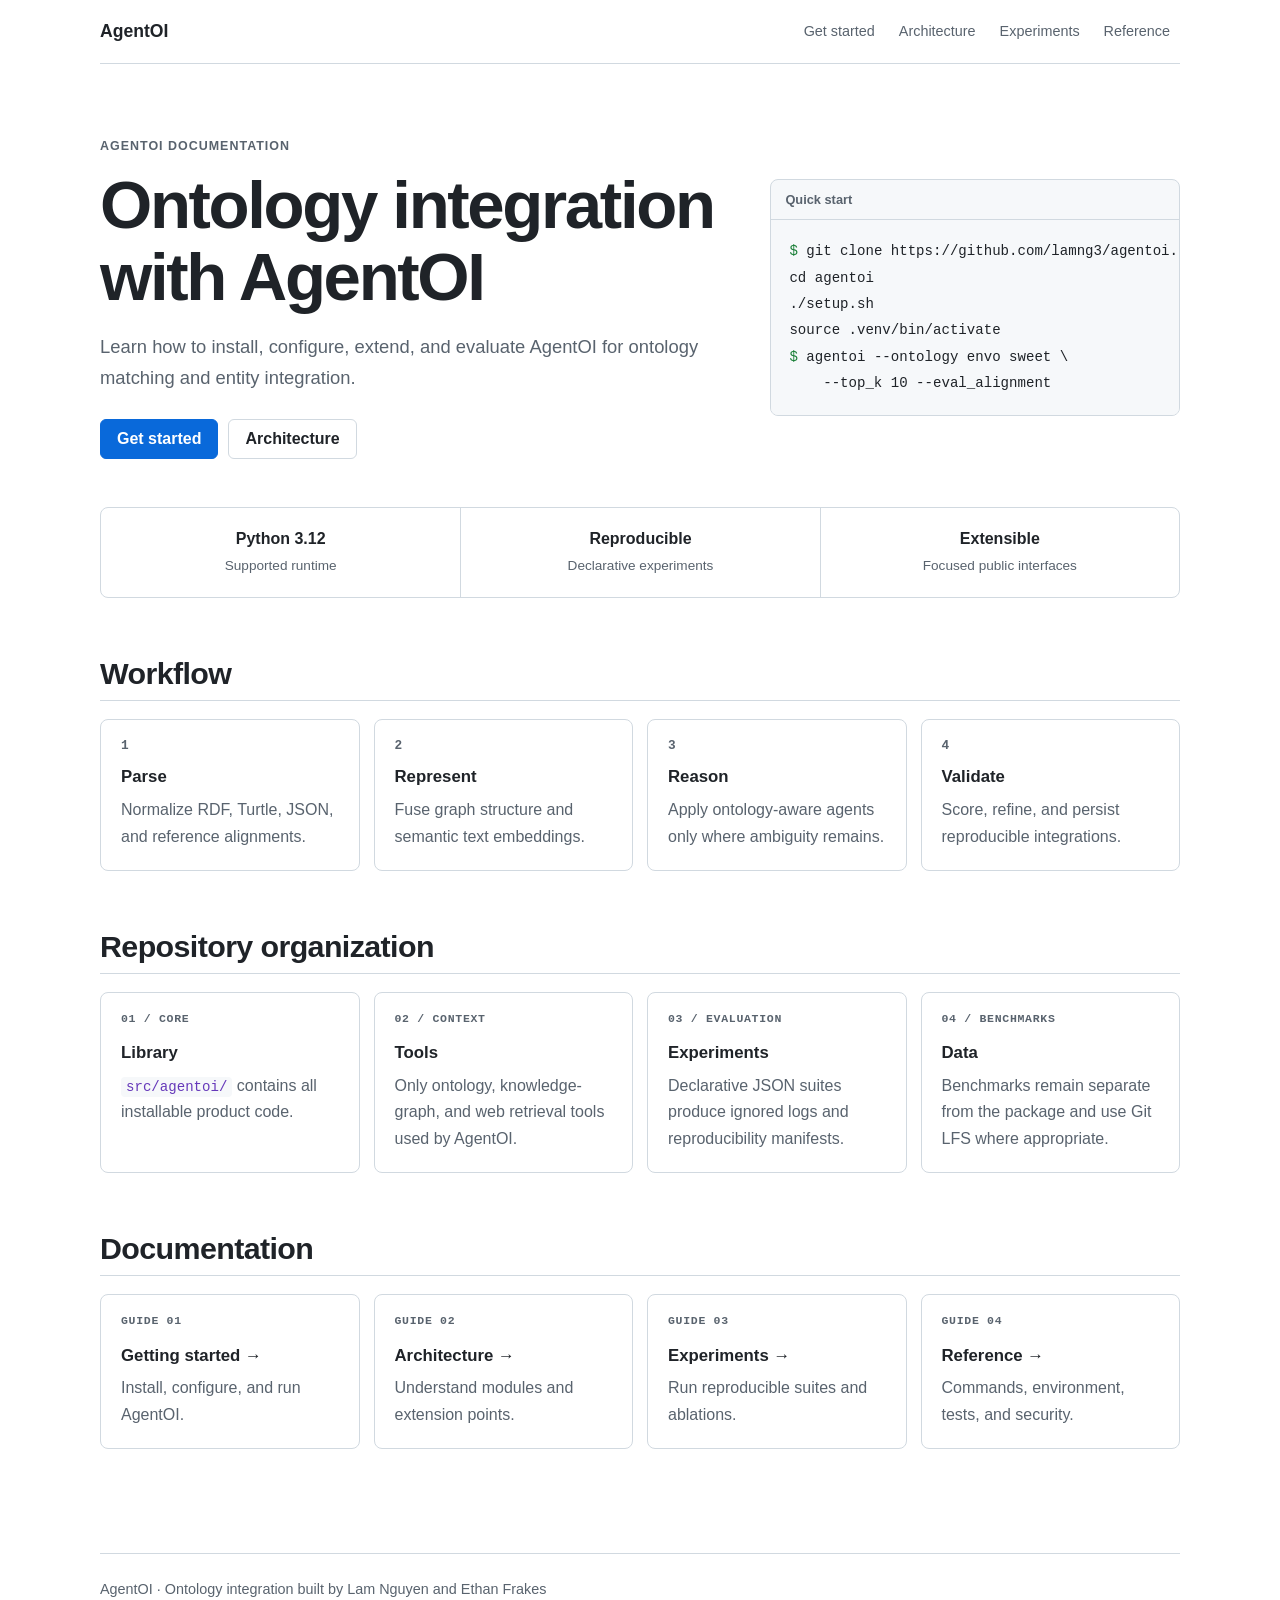
==== index.html @ 102eac0d "Initial AgentOI codebase Co-authored-by: Ethan Frakes <ethan@ethanfrakes.com>" ====
<!doctype html>
<html lang="en">
<head>
  <meta charset="utf-8">
  <meta name="viewport" content="width=device-width, initial-scale=1">
  <title>AgentOI Documentation</title>
  <link rel="stylesheet" href="styles.css">
</head>
<body>
  <header>
    <a href="index.html"><strong>AgentOI</strong></a>
    <nav>
      <a href="getting-started.html">Get started</a>
      <a href="architecture.html">Architecture</a>
      <a href="experiments.html">Experiments</a>
      <a href="reference.html">Reference</a>
    </nav>
  </header>
  <main class="hero">
    <section class="hero-layout">
      <div>
        <p class="eyebrow">AgentOI documentation</p>
        <h1>Ontology integration with AgentOI</h1>
        <p class="lede">
          Learn how to install, configure, extend, and evaluate AgentOI for
          ontology matching and entity integration.
        </p>
        <div class="actions">
          <a class="button" href="getting-started.html">Get started</a>
          <a class="button secondary" href="architecture.html">Architecture</a>
        </div>
      </div>
      <div class="terminal" aria-label="AgentOI installation commands">
        <pre><code><span class="prompt">$</span> git clone https://github.com/lamng3/agentoi.git
cd agentoi
./setup.sh
source .venv/bin/activate
<span class="prompt">$</span> agentoi --ontology envo sweet \
    --top_k 10 --eval_alignment</code></pre>
      </div>
    </section>

    <div class="stats" aria-label="Project requirements">
      <div class="stat"><strong>Python 3.12</strong><span>Supported runtime</span></div>
      <div class="stat"><strong>Reproducible</strong><span>Declarative experiments</span></div>
      <div class="stat"><strong>Extensible</strong><span>Focused public interfaces</span></div>
    </div>

    <h2>Workflow</h2>
    <div class="flow">
      <section class="card"><h3>Parse</h3><p>Normalize RDF, Turtle, JSON, and reference alignments.</p></section>
      <section class="card"><h3>Represent</h3><p>Fuse graph structure and semantic text embeddings.</p></section>
      <section class="card"><h3>Reason</h3><p>Apply ontology-aware agents only where ambiguity remains.</p></section>
      <section class="card"><h3>Validate</h3><p>Score, refine, and persist reproducible integrations.</p></section>
    </div>

    <h2>Repository organization</h2>
    <div class="grid">
      <section class="card">
        <span class="number">01 / CORE</span>
        <h3>Library</h3>
        <p><code>src/agentoi/</code> contains all installable product code.</p>
      </section>
      <section class="card">
        <span class="number">02 / CONTEXT</span>
        <h3>Tools</h3>
        <p>Only ontology, knowledge-graph, and web retrieval tools used by AgentOI.</p>
      </section>
      <section class="card">
        <span class="number">03 / EVALUATION</span>
        <h3>Experiments</h3>
        <p>Declarative JSON suites produce ignored logs and reproducibility manifests.</p>
      </section>
      <section class="card">
        <span class="number">04 / BENCHMARKS</span>
        <h3>Data</h3>
        <p>Benchmarks remain separate from the package and use Git LFS where appropriate.</p>
      </section>
    </div>

    <h2>Documentation</h2>
    <div class="grid">
      <a class="card" href="getting-started.html"><span class="number">GUIDE 01</span><h3>Getting started →</h3><p>Install, configure, and run AgentOI.</p></a>
      <a class="card" href="architecture.html"><span class="number">GUIDE 02</span><h3>Architecture →</h3><p>Understand modules and extension points.</p></a>
      <a class="card" href="experiments.html"><span class="number">GUIDE 03</span><h3>Experiments →</h3><p>Run reproducible suites and ablations.</p></a>
      <a class="card" href="reference.html"><span class="number">GUIDE 04</span><h3>Reference →</h3><p>Commands, environment, tests, and security.</p></a>
    </div>
  </main>
  <footer>AgentOI · Ontology integration built by Lam Nguyen and Ethan Frakes</footer>
</body>
</html>
---- styles.css ----
:root {
  color-scheme: light;
  --text: #1f2328;
  --muted: #59636e;
  --background: #ffffff;
  --surface: #f6f8fa;
  --border: #d1d9e0;
  --accent: #0969da;
  --accent-dark: #0550ae;
}

* {
  box-sizing: border-box;
}

html {
  scroll-behavior: smooth;
}

body {
  margin: 0;
  color: var(--text);
  background: var(--background);
  font: 16px/1.65 -apple-system, BlinkMacSystemFont, "Segoe UI", Helvetica, Arial, sans-serif;
}

header,
main,
footer {
  width: min(1080px, calc(100% - 40px));
  margin-inline: auto;
}

header {
  position: sticky;
  top: 0;
  z-index: 10;
  display: flex;
  align-items: center;
  justify-content: space-between;
  min-height: 64px;
  gap: 24px;
  border-bottom: 1px solid var(--border);
  background: rgba(255, 255, 255, 0.96);
}

header > a:first-child,
header > strong {
  color: var(--text);
  font-size: 1.1rem;
  font-weight: 650;
}

nav {
  display: flex;
  flex-wrap: wrap;
  gap: 4px;
}

nav a {
  padding: 8px 10px;
  color: var(--muted);
  border-radius: 6px;
  font-size: 0.9rem;
}

nav a:hover,
nav a.active {
  color: var(--text);
  background: var(--surface);
}

a {
  color: var(--accent);
  text-decoration: none;
}

a:hover {
  color: var(--accent-dark);
  text-decoration: underline;
}

a:focus-visible {
  outline: 2px solid var(--accent);
  outline-offset: 2px;
}

main {
  min-height: calc(100vh - 180px);
  padding: 64px 0;
}

.hero {
  padding-top: 72px;
}

.hero-layout {
  display: grid;
  grid-template-columns: minmax(0, 1.2fr) minmax(320px, 0.8fr);
  align-items: center;
  gap: 56px;
}

.eyebrow {
  margin: 0 0 12px;
  color: var(--muted);
  font-size: 0.78rem;
  font-weight: 650;
  letter-spacing: 0.08em;
  text-transform: uppercase;
}

h1 {
  max-width: 820px;
  margin: 0 0 18px;
  color: var(--text);
  font-size: clamp(2.4rem, 6vw, 4.2rem);
  font-weight: 650;
  line-height: 1.08;
  letter-spacing: -0.035em;
}

main:not(.hero) h1 {
  font-size: clamp(2.3rem, 5vw, 3.5rem);
}

h2 {
  margin: 56px 0 18px;
  padding-bottom: 8px;
  border-bottom: 1px solid var(--border);
  font-size: clamp(1.45rem, 3vw, 1.9rem);
  font-weight: 600;
  line-height: 1.25;
  letter-spacing: -0.02em;
}

h3 {
  margin: 0 0 8px;
  font-size: 1.05rem;
  line-height: 1.35;
}

p,
li {
  color: var(--text);
}

.lede {
  max-width: 720px;
  margin-bottom: 24px;
  color: var(--muted);
  font-size: 1.15rem;
}

.actions {
  display: flex;
  flex-wrap: wrap;
  gap: 10px;
  margin-top: 26px;
}

.button {
  display: inline-flex;
  align-items: center;
  min-height: 40px;
  padding: 0 16px;
  color: #ffffff;
  border: 1px solid var(--accent);
  border-radius: 6px;
  background: var(--accent);
  font-weight: 600;
}

.button:hover {
  color: #ffffff;
  background: var(--accent-dark);
  text-decoration: none;
}

.button.secondary {
  color: var(--text);
  border-color: var(--border);
  background: var(--background);
}

.button.secondary:hover {
  color: var(--text);
  background: var(--surface);
}

.terminal {
  border: 1px solid var(--border);
  border-radius: 8px;
  background: var(--surface);
  overflow: hidden;
}

.terminal::before {
  display: block;
  padding: 9px 14px;
  color: var(--muted);
  border-bottom: 1px solid var(--border);
  content: "Quick start";
  font-size: 0.8rem;
  font-weight: 600;
}

.terminal pre {
  margin: 0;
  border: 0;
  border-radius: 0;
}

.prompt {
  color: #1a7f37;
}

.stats {
  display: grid;
  grid-template-columns: repeat(3, 1fr);
  margin-top: 48px;
  border: 1px solid var(--border);
  border-radius: 8px;
}

.stat {
  padding: 18px;
  text-align: center;
}

.stat + .stat {
  border-left: 1px solid var(--border);
}

.stat strong {
  display: block;
  font-size: 1rem;
}

.stat span {
  color: var(--muted);
  font-size: 0.85rem;
}

.grid,
.flow {
  display: grid;
  grid-template-columns: repeat(auto-fit, minmax(220px, 1fr));
  gap: 14px;
}

.flow {
  grid-template-columns: repeat(4, 1fr);
  counter-reset: flow;
}

.card {
  padding: 20px;
  color: inherit;
  border: 1px solid var(--border);
  border-radius: 8px;
  background: var(--background);
}

a.card:hover {
  color: inherit;
  border-color: #8c959f;
  background: var(--surface);
  text-decoration: none;
}

.card p {
  margin: 0;
  color: var(--muted);
}

.card .number {
  display: block;
  margin-bottom: 18px;
  color: var(--muted);
  font: 600 0.72rem/1 ui-monospace, SFMono-Regular, Consolas, monospace;
  letter-spacing: 0.06em;
}

.flow .card {
  counter-increment: flow;
}

.flow .card::before {
  display: block;
  margin-bottom: 14px;
  color: var(--muted);
  content: counter(flow);
  font: 600 0.8rem/1 ui-monospace, SFMono-Regular, Consolas, monospace;
}

code {
  padding: 2px 5px;
  color: #6639ba;
  background: var(--surface);
  border-radius: 4px;
  font-family: ui-monospace, SFMono-Regular, Consolas, monospace;
  font-size: 0.88em;
}

pre {
  overflow-x: auto;
  padding: 18px;
  color: var(--text);
  border: 1px solid var(--border);
  border-radius: 8px;
  background: var(--surface);
}

pre code {
  padding: 0;
  color: inherit;
  background: transparent;
}

table {
  display: block;
  width: 100%;
  overflow-x: auto;
  border: 1px solid var(--border);
  border-radius: 8px;
  border-spacing: 0;
}

tbody {
  display: table;
  width: 100%;
  border-collapse: collapse;
}

th,
td {
  padding: 12px 14px;
  border-bottom: 1px solid var(--border);
  text-align: left;
  vertical-align: top;
}

tr:last-child th,
tr:last-child td {
  border-bottom: 0;
}

th {
  background: var(--surface);
  font-weight: 600;
}

.note {
  padding: 14px 16px;
  border: 1px solid #b6d4fe;
  border-left: 4px solid var(--accent);
  border-radius: 6px;
  background: #f0f6ff;
}

footer {
  margin-top: 40px;
  padding: 24px 0 36px;
  color: var(--muted);
  border-top: 1px solid var(--border);
  font-size: 0.9rem;
}

@media (max-width: 800px) {
  header {
    position: static;
    align-items: flex-start;
  }

  .hero-layout {
    grid-template-columns: 1fr;
    gap: 36px;
  }

  .flow {
    grid-template-columns: 1fr 1fr;
  }
}

@media (max-width: 560px) {
  header {
    display: block;
  }

  nav {
    margin-top: 8px;
  }

  nav a {
    padding-left: 0;
    margin-right: 10px;
    background: transparent;
  }

  main {
    padding-top: 44px;
  }

  .stats,
  .flow {
    grid-template-columns: 1fr;
  }

  .stat + .stat {
    border-top: 1px solid var(--border);
    border-left: 0;
  }
}
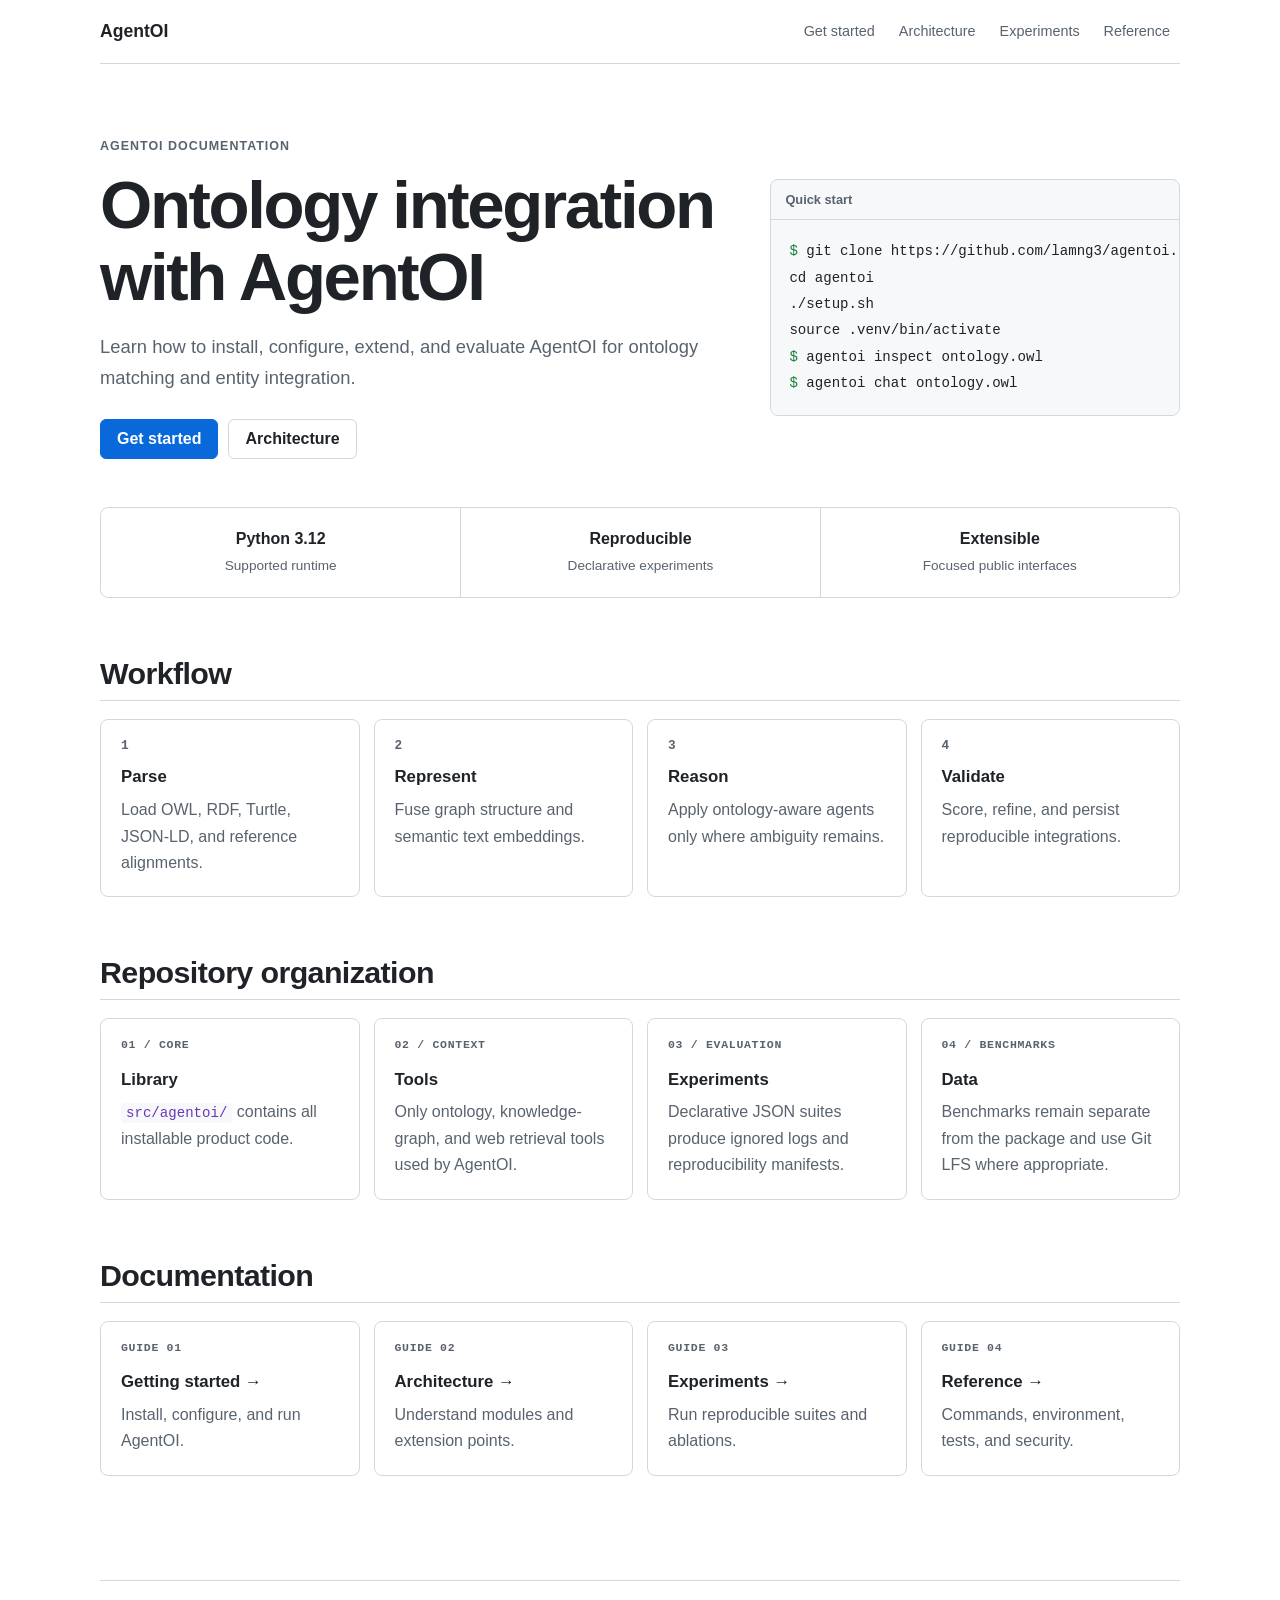
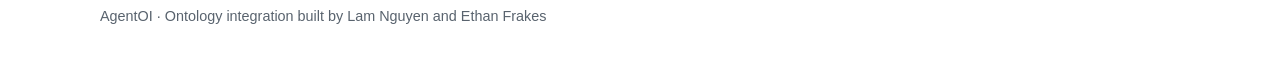
==== commit c53627a9: "Update documentation for the AgentOI CLI Co-authored-by: Cursor <cursoragent@cursor.com>" ====
--- a/index.html
+++ b/index.html
@@ -35,8 +35,8 @@
 cd agentoi
 ./setup.sh
 source .venv/bin/activate
-<span class="prompt">$</span> agentoi --ontology envo sweet \
-    --top_k 10 --eval_alignment</code></pre>
+<span class="prompt">$</span> agentoi inspect ontology.owl
+<span class="prompt">$</span> agentoi chat ontology.owl</code></pre>
       </div>
     </section>
 
@@ -48,7 +48,7 @@
 
     <h2>Workflow</h2>
     <div class="flow">
-      <section class="card"><h3>Parse</h3><p>Normalize RDF, Turtle, JSON, and reference alignments.</p></section>
+      <section class="card"><h3>Parse</h3><p>Load OWL, RDF, Turtle, JSON-LD, and reference alignments.</p></section>
       <section class="card"><h3>Represent</h3><p>Fuse graph structure and semantic text embeddings.</p></section>
       <section class="card"><h3>Reason</h3><p>Apply ontology-aware agents only where ambiguity remains.</p></section>
       <section class="card"><h3>Validate</h3><p>Score, refine, and persist reproducible integrations.</p></section>
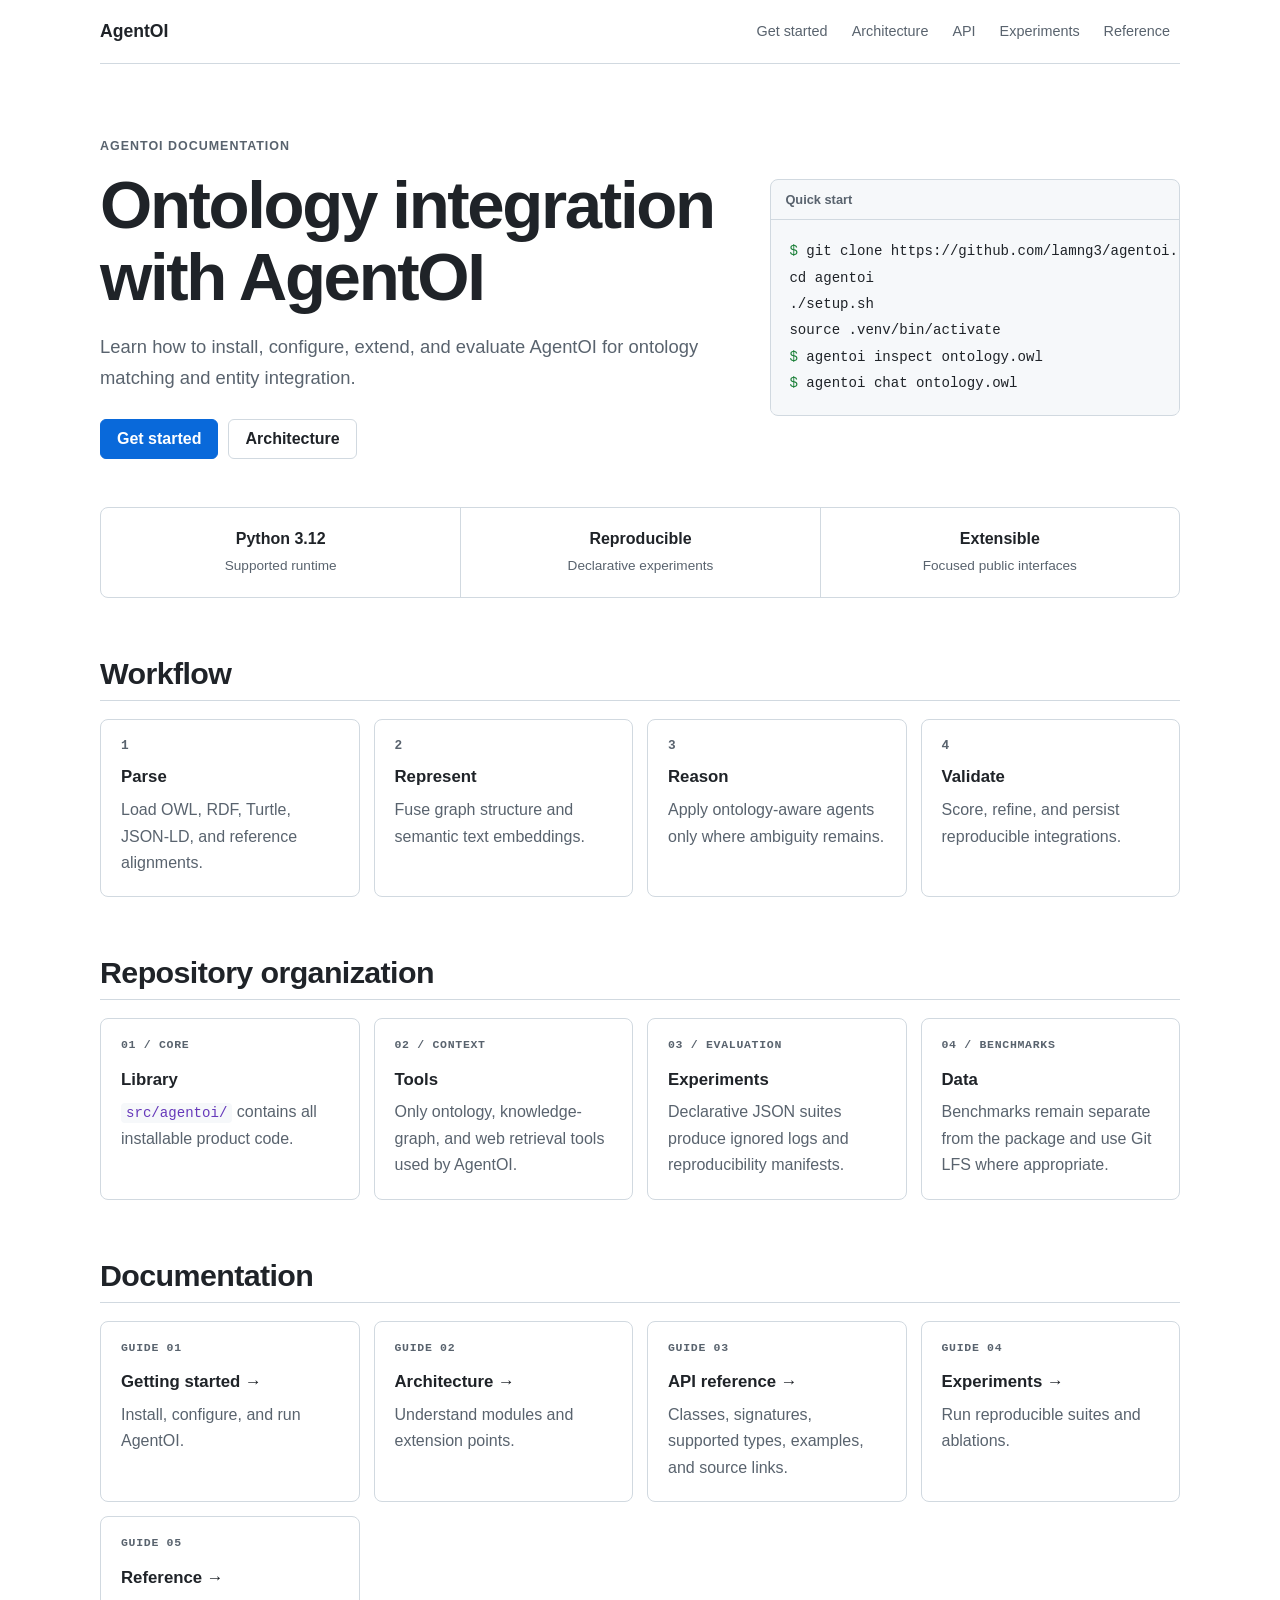
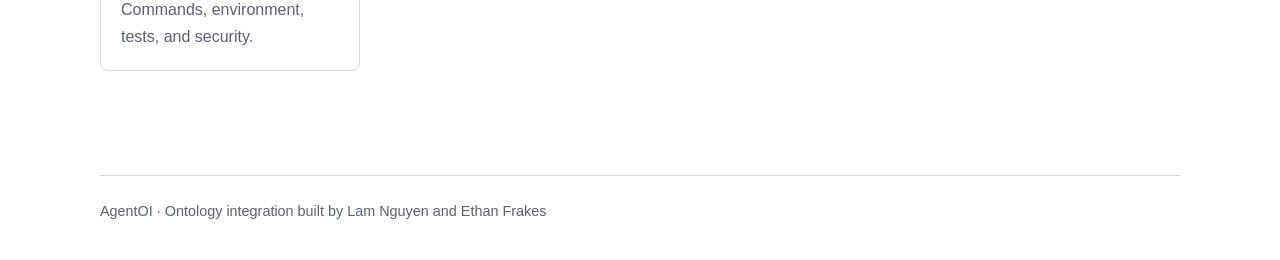
==== commit b0d99446: "Add comprehensive AgentOI API reference Co-authored-by: Cursor <cursoragent@cursor.com>" ====
--- a/index.html
+++ b/index.html
@@ -12,6 +12,7 @@
     <nav>
       <a href="getting-started.html">Get started</a>
       <a href="architecture.html">Architecture</a>
+      <a href="api.html">API</a>
       <a href="experiments.html">Experiments</a>
       <a href="reference.html">Reference</a>
     </nav>
@@ -82,8 +83,9 @@
     <div class="grid">
       <a class="card" href="getting-started.html"><span class="number">GUIDE 01</span><h3>Getting started →</h3><p>Install, configure, and run AgentOI.</p></a>
       <a class="card" href="architecture.html"><span class="number">GUIDE 02</span><h3>Architecture →</h3><p>Understand modules and extension points.</p></a>
-      <a class="card" href="experiments.html"><span class="number">GUIDE 03</span><h3>Experiments →</h3><p>Run reproducible suites and ablations.</p></a>
-      <a class="card" href="reference.html"><span class="number">GUIDE 04</span><h3>Reference →</h3><p>Commands, environment, tests, and security.</p></a>
+      <a class="card" href="api.html"><span class="number">GUIDE 03</span><h3>API reference →</h3><p>Classes, signatures, supported types, examples, and source links.</p></a>
+      <a class="card" href="experiments.html"><span class="number">GUIDE 04</span><h3>Experiments →</h3><p>Run reproducible suites and ablations.</p></a>
+      <a class="card" href="reference.html"><span class="number">GUIDE 05</span><h3>Reference →</h3><p>Commands, environment, tests, and security.</p></a>
     </div>
   </main>
   <footer>AgentOI · Ontology integration built by Lam Nguyen and Ethan Frakes</footer>
--- a/styles.css
+++ b/styles.css
@@ -359,6 +359,54 @@
   background: #f0f6ff;
 }
 
+.api-index {
+  display: flex;
+  flex-wrap: wrap;
+  gap: 8px;
+  padding: 14px;
+  border: 1px solid var(--border);
+  border-radius: 8px;
+  background: var(--surface);
+}
+
+.api-index a {
+  padding: 5px 10px;
+  border: 1px solid var(--border);
+  border-radius: 999px;
+  background: var(--background);
+  font-size: 0.9rem;
+}
+
+.api-section {
+  scroll-margin-top: 80px;
+}
+
+.api-section h2 {
+  margin-top: 64px;
+}
+
+.signature {
+  border-left: 4px solid var(--accent);
+}
+
+.badge {
+  display: inline-block;
+  margin: 0 5px 5px 0;
+  padding: 2px 8px;
+  color: var(--muted);
+  border: 1px solid var(--border);
+  border-radius: 999px;
+  background: var(--surface);
+  font-size: 0.78rem;
+}
+
+.source-link {
+  display: inline-block;
+  margin-right: 14px;
+  font-size: 0.9rem;
+  font-weight: 600;
+}
+
 footer {
   margin-top: 40px;
   padding: 24px 0 36px;
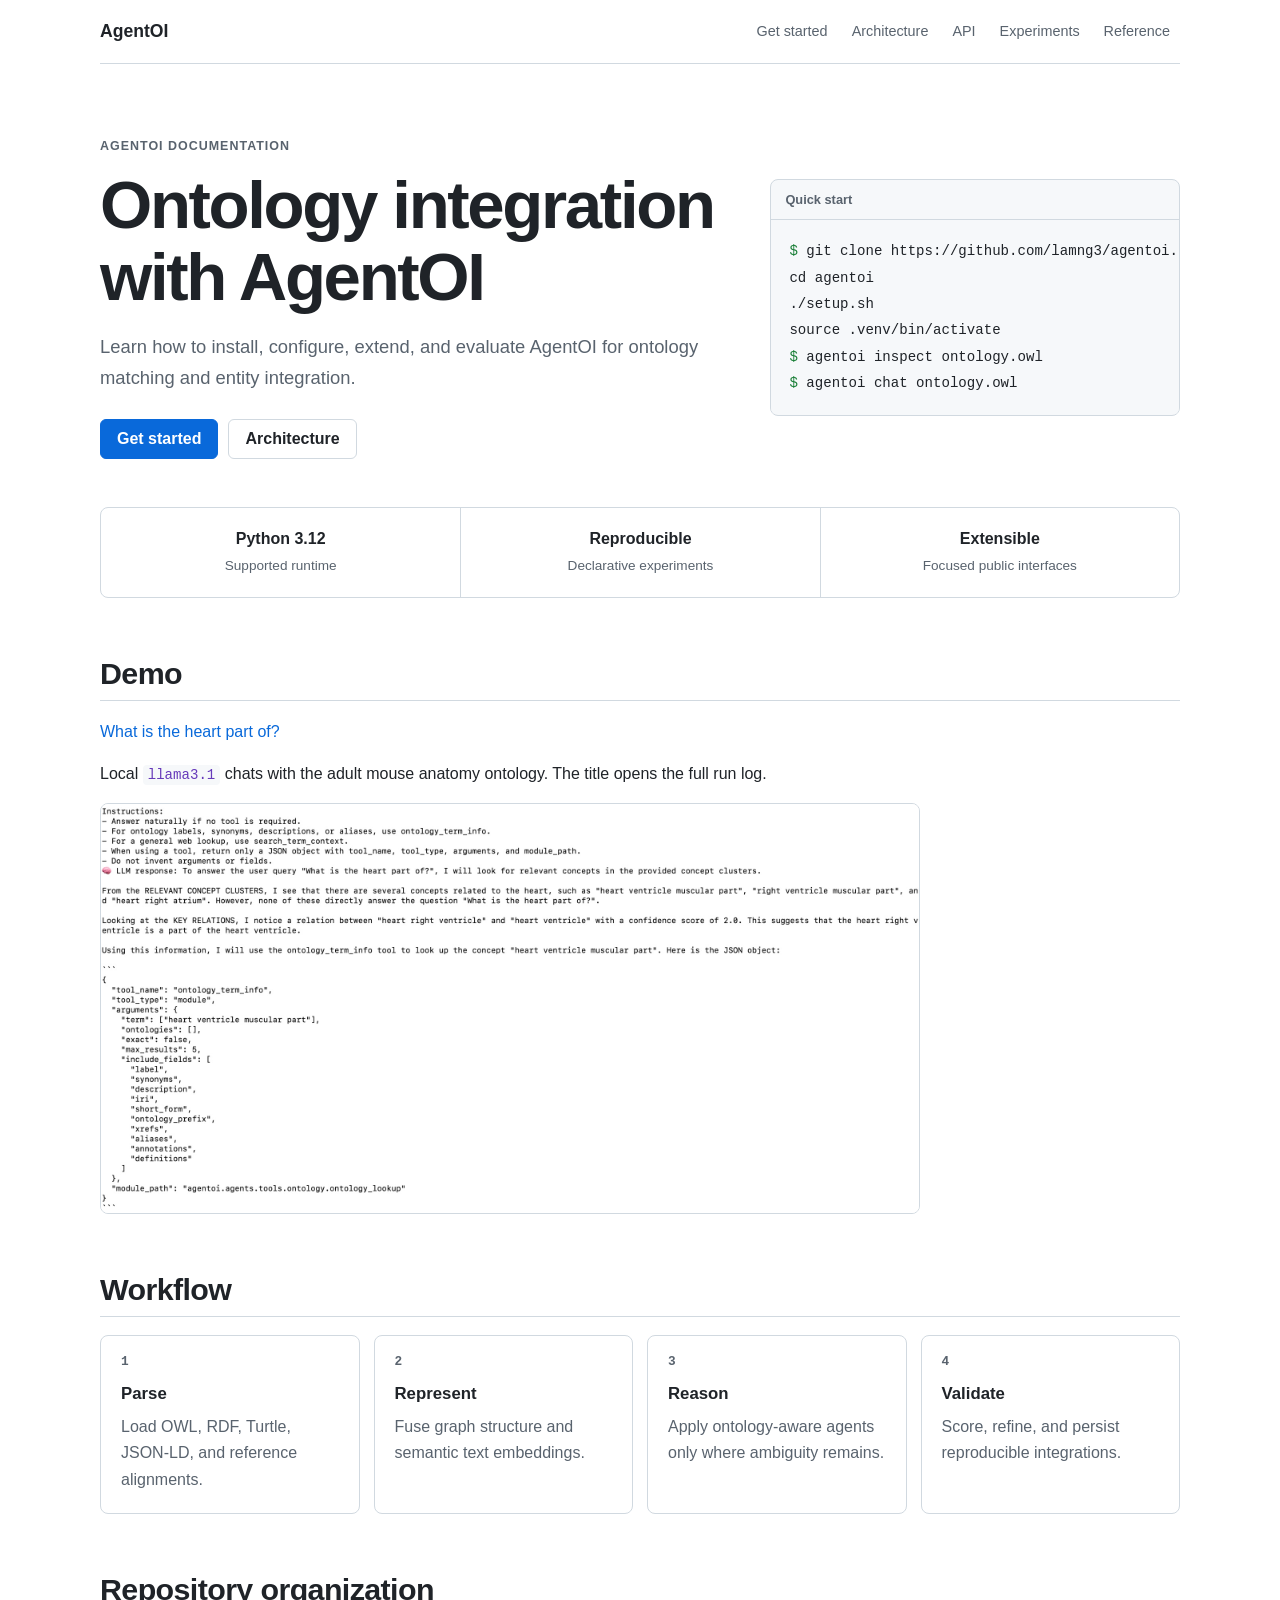
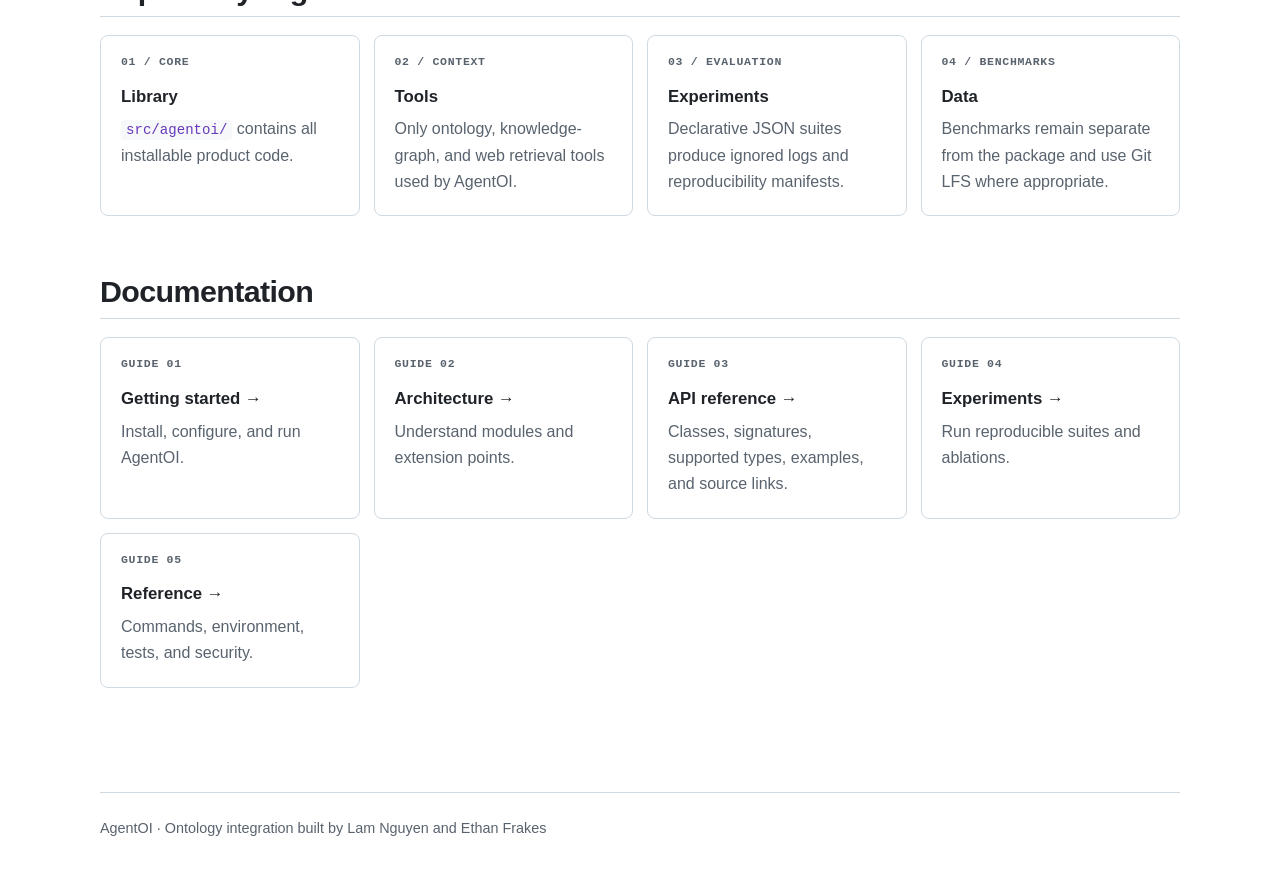
==== commit 74cb7e81: "Add the mouse anatomy chat demo. Co-authored-by: Cursor <cursoragent@cursor.com>" ====
--- a/index.html
+++ b/index.html
@@ -47,6 +47,11 @@
       <div class="stat"><strong>Extensible</strong><span>Focused public interfaces</span></div>
     </div>
 
+    <h2>Demo</h2>
+    <p><a href="chat-log.html">What is the heart part of?</a></p>
+    <p>Local <code>llama3.1</code> chats with the adult mouse anatomy ontology. The title opens the full run log.</p>
+    <a href="chat-log.html"><img class="demo-shot" src="images/chat-demo.jpg" alt="AgentOI chat: llama3.1 chooses an ontology lookup for the heart question"></a>
+
     <h2>Workflow</h2>
     <div class="flow">
       <section class="card"><h3>Parse</h3><p>Load OWL, RDF, Turtle, JSON-LD, and reference alignments.</p></section>
--- a/styles.css
+++ b/styles.css
@@ -359,30 +359,55 @@
   background: #f0f6ff;
 }
 
+.api-layout {
+  display: grid;
+  grid-template-columns: 190px minmax(0, 1fr);
+  align-items: start;
+  gap: 40px;
+  margin-top: 40px;
+}
+
 .api-index {
-  display: flex;
-  flex-wrap: wrap;
-  gap: 8px;
-  padding: 14px;
-  border: 1px solid var(--border);
-  border-radius: 8px;
-  background: var(--surface);
+  position: sticky;
+  top: 88px;
+  padding: 16px;
+  border: 1px solid var(--border);
+  border-radius: 8px;
+  background: var(--surface);
+}
+
+.api-index strong {
+  display: block;
+  margin-bottom: 10px;
+  font-size: 0.82rem;
+  letter-spacing: 0.04em;
+  text-transform: uppercase;
 }
 
 .api-index a {
-  padding: 5px 10px;
-  border: 1px solid var(--border);
-  border-radius: 999px;
+  display: block;
+  padding: 5px 8px;
+  color: var(--muted);
+  border-radius: 5px;
+  font-size: 0.9rem;
+}
+
+.api-index a:hover {
+  color: var(--accent);
   background: var(--background);
-  font-size: 0.9rem;
+  text-decoration: none;
+}
+
+.api-content {
+  min-width: 0;
 }
 
 .api-section {
   scroll-margin-top: 80px;
 }
 
-.api-section h2 {
-  margin-top: 64px;
+.api-content > .api-section:first-child h2 {
+  margin-top: 0;
 }
 
 .signature {
@@ -407,6 +432,35 @@
   font-weight: 600;
 }
 
+.diagram {
+  overflow-x: auto;
+  padding: 24px;
+  border: 1px solid var(--border);
+  border-radius: 8px;
+  background: var(--background);
+}
+
+.diagram .mermaid {
+  display: flex;
+  justify-content: center;
+  min-width: 720px;
+  margin: 0;
+  padding: 0;
+  border: 0;
+  background: transparent;
+}
+
+.diagram svg {
+  max-width: 100%;
+  height: auto;
+}
+
+.diagram-caption {
+  margin-top: 10px;
+  color: var(--muted);
+  font-size: 0.9rem;
+}
+
 footer {
   margin-top: 40px;
   padding: 24px 0 36px;
@@ -429,6 +483,29 @@
   .flow {
     grid-template-columns: 1fr 1fr;
   }
+
+  .api-layout {
+    grid-template-columns: 1fr;
+    gap: 28px;
+  }
+
+  .api-index {
+    position: static;
+    display: grid;
+    grid-template-columns: repeat(2, minmax(0, 1fr));
+  }
+
+  .api-index strong {
+    grid-column: 1 / -1;
+  }
+}
+
+.demo-shot {
+  display: block;
+  width: min(100%, 820px);
+  margin-top: 12px;
+  border: 1px solid var(--border);
+  border-radius: 8px;
 }
 
 @media (max-width: 560px) {
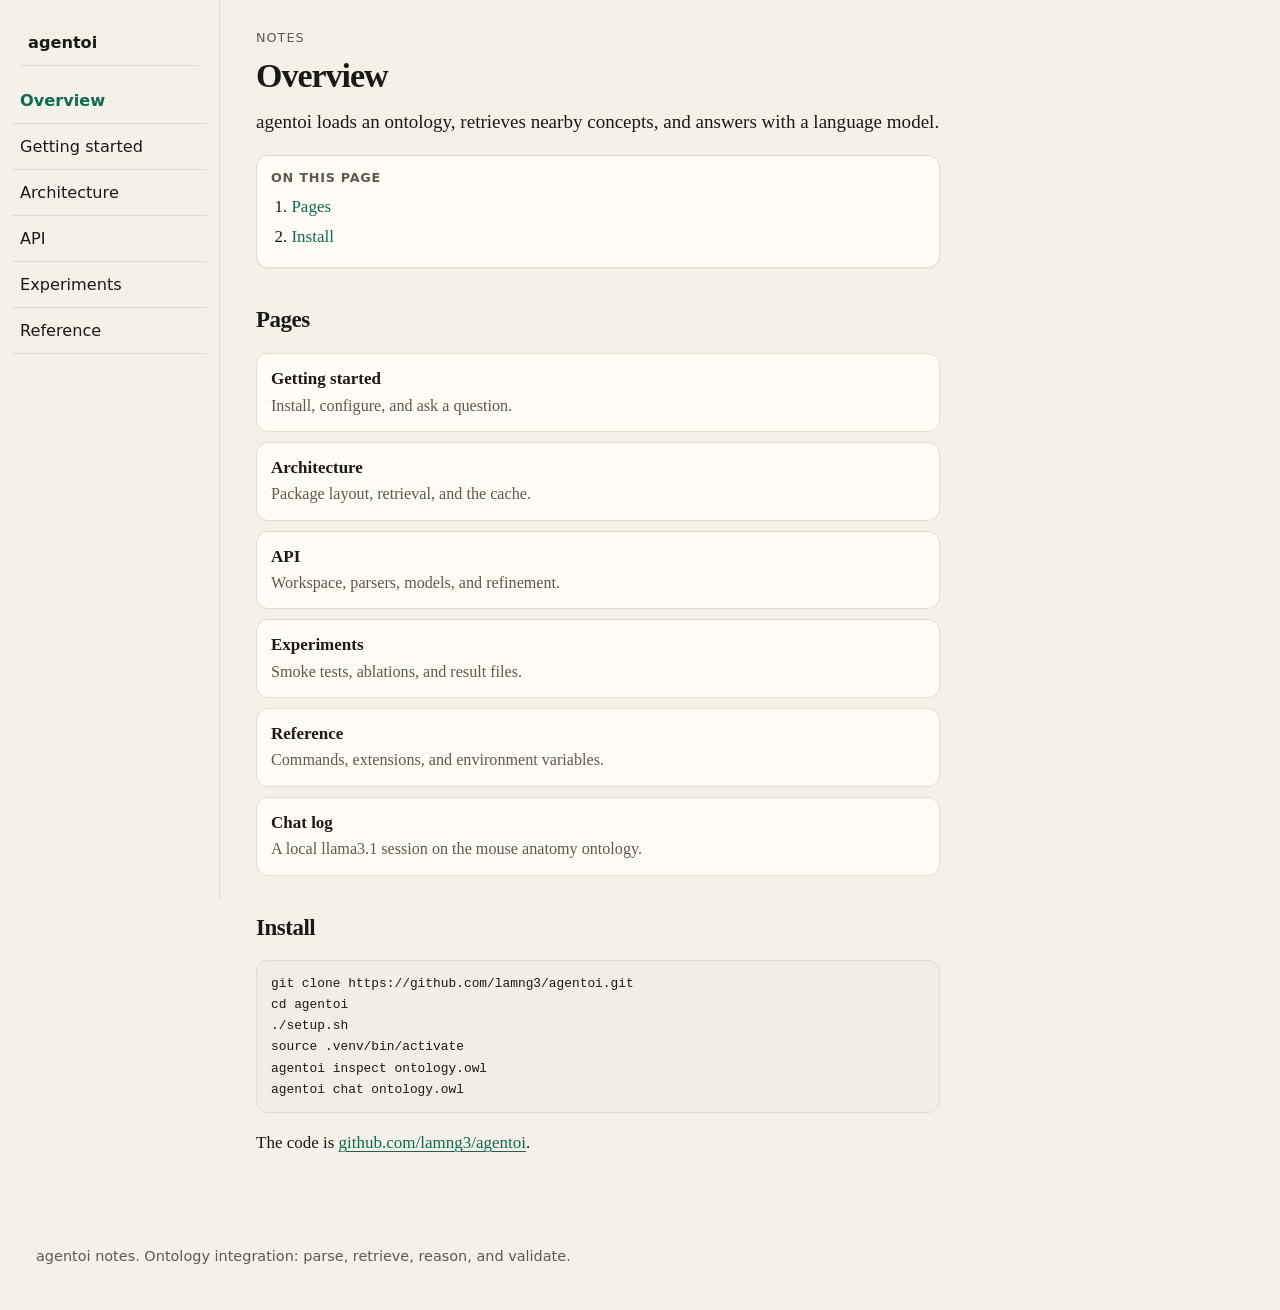
==== commit eb3125ab: "Use the simple notes layout for the agentoi docs. Co-authored-by: Cursor <cursoragent@cursor.com>" ====
--- a/index.html
+++ b/index.html
@@ -1,98 +1,49 @@
-<!doctype html>
+<!DOCTYPE html>
 <html lang="en">
 <head>
-  <meta charset="utf-8">
-  <meta name="viewport" content="width=device-width, initial-scale=1">
-  <title>AgentOI Documentation</title>
-  <link rel="stylesheet" href="styles.css">
+<meta charset="utf-8">
+<meta name="viewport" content="width=device-width, initial-scale=1">
+<title>Overview — agentoi</title>
+<meta name="description" content="agentoi documentation: install, architecture, API, and experiments.">
+<link rel="stylesheet" href="styles.css">
 </head>
 <body>
-  <header>
-    <a href="index.html"><strong>AgentOI</strong></a>
-    <nav>
-      <a href="getting-started.html">Get started</a>
-      <a href="architecture.html">Architecture</a>
-      <a href="api.html">API</a>
-      <a href="experiments.html">Experiments</a>
-      <a href="reference.html">Reference</a>
-    </nav>
-  </header>
-  <main class="hero">
-    <section class="hero-layout">
-      <div>
-        <p class="eyebrow">AgentOI documentation</p>
-        <h1>Ontology integration with AgentOI</h1>
-        <p class="lede">
-          Learn how to install, configure, extend, and evaluate AgentOI for
-          ontology matching and entity integration.
-        </p>
-        <div class="actions">
-          <a class="button" href="getting-started.html">Get started</a>
-          <a class="button secondary" href="architecture.html">Architecture</a>
-        </div>
-      </div>
-      <div class="terminal" aria-label="AgentOI installation commands">
-        <pre><code><span class="prompt">$</span> git clone https://github.com/lamng3/agentoi.git
+<a class="skip" href="#content">Skip to content</a>
+<header class="top">
+  <a class="brand" href="index.html">agentoi</a>
+  <label class="nav-button" for="nav-toggle">Menu</label>
+</header>
+<input id="nav-toggle" class="nav-toggle" type="checkbox">
+<div class="layout">
+<nav class="nav">
+<a class="brand-desk" href="index.html">agentoi</a><a href="index.html" aria-current="page">Overview</a><a href="getting-started.html">Getting started</a><a href="architecture.html">Architecture</a><a href="api.html">API</a><a href="experiments.html">Experiments</a><a href="reference.html">Reference</a>
+</nav>
+<main id="content">
+<p class="kicker">Notes</p>
+<h1>Overview</h1>
+<p class="lede">agentoi loads an ontology, retrieves nearby concepts, and answers with a language model.</p>
+
+<nav class="toc"><strong>On this page</strong><ol><li><a href="#pages">Pages</a></li><li><a href="#install">Install</a></li></ol></nav>
+<h2 id="pages">Pages</h2>
+<div class="cards">
+<a class="card" href="getting-started.html"><strong>Getting started</strong><span>Install, configure, and ask a question.</span></a>
+<a class="card" href="architecture.html"><strong>Architecture</strong><span>Package layout, retrieval, and the cache.</span></a>
+<a class="card" href="api.html"><strong>API</strong><span>Workspace, parsers, models, and refinement.</span></a>
+<a class="card" href="experiments.html"><strong>Experiments</strong><span>Smoke tests, ablations, and result files.</span></a>
+<a class="card" href="reference.html"><strong>Reference</strong><span>Commands, extensions, and environment variables.</span></a>
+<a class="card" href="chat-log.html"><strong>Chat log</strong><span>A local llama3.1 session on the mouse anatomy ontology.</span></a>
+</div>
+<h2 id="install">Install</h2>
+<pre><code>git clone https://github.com/lamng3/agentoi.git
 cd agentoi
 ./setup.sh
 source .venv/bin/activate
-<span class="prompt">$</span> agentoi inspect ontology.owl
-<span class="prompt">$</span> agentoi chat ontology.owl</code></pre>
-      </div>
-    </section>
+agentoi inspect ontology.owl
+agentoi chat ontology.owl</code></pre>
+<p>The code is <a href="https://github.com/lamng3/agentoi">github.com/lamng3/agentoi</a>.</p>
 
-    <div class="stats" aria-label="Project requirements">
-      <div class="stat"><strong>Python 3.12</strong><span>Supported runtime</span></div>
-      <div class="stat"><strong>Reproducible</strong><span>Declarative experiments</span></div>
-      <div class="stat"><strong>Extensible</strong><span>Focused public interfaces</span></div>
-    </div>
-
-    <h2>Demo</h2>
-    <p><a href="chat-log.html">What is the heart part of?</a></p>
-    <p>Local <code>llama3.1</code> chats with the adult mouse anatomy ontology. The title opens the full run log.</p>
-    <a href="chat-log.html"><img class="demo-shot" src="images/chat-demo.jpg" alt="AgentOI chat: llama3.1 chooses an ontology lookup for the heart question"></a>
-
-    <h2>Workflow</h2>
-    <div class="flow">
-      <section class="card"><h3>Parse</h3><p>Load OWL, RDF, Turtle, JSON-LD, and reference alignments.</p></section>
-      <section class="card"><h3>Represent</h3><p>Fuse graph structure and semantic text embeddings.</p></section>
-      <section class="card"><h3>Reason</h3><p>Apply ontology-aware agents only where ambiguity remains.</p></section>
-      <section class="card"><h3>Validate</h3><p>Score, refine, and persist reproducible integrations.</p></section>
-    </div>
-
-    <h2>Repository organization</h2>
-    <div class="grid">
-      <section class="card">
-        <span class="number">01 / CORE</span>
-        <h3>Library</h3>
-        <p><code>src/agentoi/</code> contains all installable product code.</p>
-      </section>
-      <section class="card">
-        <span class="number">02 / CONTEXT</span>
-        <h3>Tools</h3>
-        <p>Only ontology, knowledge-graph, and web retrieval tools used by AgentOI.</p>
-      </section>
-      <section class="card">
-        <span class="number">03 / EVALUATION</span>
-        <h3>Experiments</h3>
-        <p>Declarative JSON suites produce ignored logs and reproducibility manifests.</p>
-      </section>
-      <section class="card">
-        <span class="number">04 / BENCHMARKS</span>
-        <h3>Data</h3>
-        <p>Benchmarks remain separate from the package and use Git LFS where appropriate.</p>
-      </section>
-    </div>
-
-    <h2>Documentation</h2>
-    <div class="grid">
-      <a class="card" href="getting-started.html"><span class="number">GUIDE 01</span><h3>Getting started →</h3><p>Install, configure, and run AgentOI.</p></a>
-      <a class="card" href="architecture.html"><span class="number">GUIDE 02</span><h3>Architecture →</h3><p>Understand modules and extension points.</p></a>
-      <a class="card" href="api.html"><span class="number">GUIDE 03</span><h3>API reference →</h3><p>Classes, signatures, supported types, examples, and source links.</p></a>
-      <a class="card" href="experiments.html"><span class="number">GUIDE 04</span><h3>Experiments →</h3><p>Run reproducible suites and ablations.</p></a>
-      <a class="card" href="reference.html"><span class="number">GUIDE 05</span><h3>Reference →</h3><p>Commands, environment, tests, and security.</p></a>
-    </div>
-  </main>
-  <footer>AgentOI · Ontology integration built by Lam Nguyen and Ethan Frakes</footer>
+</main>
+</div>
+<footer class="site">agentoi notes. Ontology integration: parse, retrieve, reason, and validate.</footer>
 </body>
 </html>
--- a/styles.css
+++ b/styles.css
@@ -1,539 +1,318 @@
 :root {
-  color-scheme: light;
-  --text: #1f2328;
-  --muted: #59636e;
-  --background: #ffffff;
-  --surface: #f6f8fa;
-  --border: #d1d9e0;
-  --accent: #0969da;
-  --accent-dark: #0550ae;
-}
-
-* {
-  box-sizing: border-box;
-}
-
-html {
-  scroll-behavior: smooth;
-}
+  --bg: #f4f1ea;
+  --paper: #fffcf7;
+  --ink: #1b1916;
+  --muted: #5e584e;
+  --line: #e3dcd0;
+  --accent: #0c6b52;
+  --accent-ink: #084838;
+  --today-bg: #e5f3ec;
+  --today-ink: #0d4a36;
+  --next-bg: #f8efe0;
+  --next-ink: #6a4a12;
+  --read-bg: #e8eef6;
+  --read-ink: #1d3a5f;
+  --code: #f3eee4;
+  --shadow: 0 1px 0 rgba(28, 25, 21, 0.04);
+  font-size: 17px;
+}
+
+* { box-sizing: border-box; }
+
+html { scroll-behavior: smooth; }
 
 body {
   margin: 0;
-  color: var(--text);
-  background: var(--background);
-  font: 16px/1.65 -apple-system, BlinkMacSystemFont, "Segoe UI", Helvetica, Arial, sans-serif;
-}
-
-header,
-main,
-footer {
-  width: min(1080px, calc(100% - 40px));
-  margin-inline: auto;
-}
-
-header {
+  background: var(--bg);
+  color: var(--ink);
+  font-family: "Iowan Old Style", "Palatino Linotype", Palatino, Georgia, serif;
+  line-height: 1.55;
+}
+
+a { color: var(--accent); text-decoration-thickness: 1px; text-underline-offset: 0.15em; }
+a:hover { color: var(--accent-ink); }
+
+.skip {
+  position: absolute;
+  left: -999px;
+  top: 0;
+}
+.skip:focus { left: 8px; top: 8px; background: var(--paper); padding: 8px; z-index: 5; }
+
+.top {
   position: sticky;
   top: 0;
-  z-index: 10;
+  z-index: 2;
   display: flex;
   align-items: center;
-  justify-content: space-between;
-  min-height: 64px;
-  gap: 24px;
-  border-bottom: 1px solid var(--border);
-  background: rgba(255, 255, 255, 0.96);
-}
-
-header > a:first-child,
-header > strong {
-  color: var(--text);
-  font-size: 1.1rem;
-  font-weight: 650;
-}
-
-nav {
-  display: flex;
-  flex-wrap: wrap;
-  gap: 4px;
-}
-
-nav a {
-  padding: 8px 10px;
-  color: var(--muted);
-  border-radius: 6px;
-  font-size: 0.9rem;
-}
-
-nav a:hover,
-nav a.active {
-  color: var(--text);
-  background: var(--surface);
-}
-
-a {
-  color: var(--accent);
+  gap: 12px;
+  padding: 12px 16px;
+  background: rgba(244, 241, 234, 0.94);
+  border-bottom: 1px solid var(--line);
+  backdrop-filter: blur(8px);
+}
+
+.brand {
+  font-family: ui-sans-serif, system-ui, sans-serif;
+  font-weight: 700;
+  letter-spacing: -0.03em;
+  color: var(--ink);
   text-decoration: none;
-}
-
-a:hover {
-  color: var(--accent-dark);
-  text-decoration: underline;
-}
-
-a:focus-visible {
-  outline: 2px solid var(--accent);
-  outline-offset: 2px;
+  font-size: 1.05rem;
+}
+
+.nav-toggle { display: none; }
+
+.nav-button {
+  margin-left: auto;
+  font-family: ui-sans-serif, system-ui, sans-serif;
+  font-size: 0.85rem;
+  border: 1px solid var(--line);
+  background: var(--paper);
+  border-radius: 999px;
+  padding: 6px 12px;
+  cursor: pointer;
+}
+
+.nav {
+  display: none;
+  position: absolute;
+  top: 100%;
+  left: 0;
+  right: 0;
+  background: var(--paper);
+  border-bottom: 1px solid var(--line);
+  padding: 8px 12px 16px;
+  max-height: 70vh;
+  overflow: auto;
+}
+
+.nav a {
+  display: block;
+  padding: 10px 8px;
+  color: var(--ink);
+  text-decoration: none;
+  font-family: ui-sans-serif, system-ui, sans-serif;
+  font-size: 0.95rem;
+  border-bottom: 1px solid var(--line);
+}
+
+.nav a[aria-current="page"] { color: var(--accent); font-weight: 650; }
+
+@media (max-width: 959px) {
+  #nav-toggle:checked ~ .layout .nav {
+    display: block;
+    position: static;
+    max-height: none;
+    border-bottom: 1px solid var(--line);
+  }
+}
+
+.search {
+  display: block;
+  width: calc(100% - 16px);
+  margin: 8px;
+  padding: 10px 12px;
+  border: 1px solid var(--line);
+  border-radius: 10px;
+  font: inherit;
+  font-family: ui-sans-serif, system-ui, sans-serif;
+  font-size: 1rem;
+  background: var(--bg);
+}
+
+.layout {
+  display: block;
 }
 
 main {
-  min-height: calc(100vh - 180px);
-  padding: 64px 0;
-}
-
-.hero {
-  padding-top: 72px;
-}
-
-.hero-layout {
-  display: grid;
-  grid-template-columns: minmax(0, 1.2fr) minmax(320px, 0.8fr);
-  align-items: center;
-  gap: 56px;
-}
-
-.eyebrow {
-  margin: 0 0 12px;
-  color: var(--muted);
-  font-size: 0.78rem;
-  font-weight: 650;
+  max-width: 40rem;
+  margin: 0 auto;
+  padding: 28px 18px 72px;
+}
+
+.kicker {
+  font-family: ui-sans-serif, system-ui, sans-serif;
+  font-size: 0.75rem;
   letter-spacing: 0.08em;
   text-transform: uppercase;
+  color: var(--muted);
+  margin: 0 0 8px;
 }
 
 h1 {
-  max-width: 820px;
-  margin: 0 0 18px;
-  color: var(--text);
-  font-size: clamp(2.4rem, 6vw, 4.2rem);
-  font-weight: 650;
-  line-height: 1.08;
-  letter-spacing: -0.035em;
-}
-
-main:not(.hero) h1 {
-  font-size: clamp(2.3rem, 5vw, 3.5rem);
-}
+  font-size: 2rem;
+  line-height: 1.15;
+  letter-spacing: -0.03em;
+  margin: 0 0 12px;
+}
+
+.lede { font-size: 1.12rem; margin-top: 0; }
 
 h2 {
-  margin: 56px 0 18px;
-  padding-bottom: 8px;
-  border-bottom: 1px solid var(--border);
-  font-size: clamp(1.45rem, 3vw, 1.9rem);
-  font-weight: 600;
-  line-height: 1.25;
+  font-size: 1.35rem;
   letter-spacing: -0.02em;
+  margin: 2rem 0 0.6rem;
+  scroll-margin-top: 72px;
 }
 
 h3 {
-  margin: 0 0 8px;
-  font-size: 1.05rem;
-  line-height: 1.35;
-}
-
-p,
-li {
-  color: var(--text);
-}
-
-.lede {
-  max-width: 720px;
-  margin-bottom: 24px;
+  font-size: 1.08rem;
+  margin: 1.4rem 0 0.4rem;
+  scroll-margin-top: 72px;
+}
+
+p, li { overflow-wrap: anywhere; }
+
+.toc {
+  background: var(--paper);
+  border: 1px solid var(--line);
+  border-radius: 12px;
+  padding: 12px 14px;
+  margin: 18px 0 8px;
+  box-shadow: var(--shadow);
+}
+
+.toc strong {
+  display: block;
+  font-family: ui-sans-serif, system-ui, sans-serif;
+  font-size: 0.75rem;
+  letter-spacing: 0.06em;
+  text-transform: uppercase;
   color: var(--muted);
-  font-size: 1.15rem;
-}
-
-.actions {
-  display: flex;
-  flex-wrap: wrap;
-  gap: 10px;
-  margin-top: 26px;
-}
-
-.button {
-  display: inline-flex;
-  align-items: center;
-  min-height: 40px;
-  padding: 0 16px;
-  color: #ffffff;
-  border: 1px solid var(--accent);
-  border-radius: 6px;
-  background: var(--accent);
-  font-weight: 600;
-}
-
-.button:hover {
-  color: #ffffff;
-  background: var(--accent-dark);
-  text-decoration: none;
-}
-
-.button.secondary {
-  color: var(--text);
-  border-color: var(--border);
-  background: var(--background);
-}
-
-.button.secondary:hover {
-  color: var(--text);
-  background: var(--surface);
-}
-
-.terminal {
-  border: 1px solid var(--border);
-  border-radius: 8px;
-  background: var(--surface);
-  overflow: hidden;
-}
-
-.terminal::before {
-  display: block;
-  padding: 9px 14px;
-  color: var(--muted);
-  border-bottom: 1px solid var(--border);
-  content: "Quick start";
-  font-size: 0.8rem;
-  font-weight: 600;
-}
-
-.terminal pre {
-  margin: 0;
-  border: 0;
-  border-radius: 0;
-}
-
-.prompt {
-  color: #1a7f37;
-}
-
-.stats {
-  display: grid;
-  grid-template-columns: repeat(3, 1fr);
-  margin-top: 48px;
-  border: 1px solid var(--border);
-  border-radius: 8px;
-}
-
-.stat {
-  padding: 18px;
-  text-align: center;
-}
-
-.stat + .stat {
-  border-left: 1px solid var(--border);
-}
-
-.stat strong {
-  display: block;
-  font-size: 1rem;
-}
-
-.stat span {
-  color: var(--muted);
-  font-size: 0.85rem;
-}
-
-.grid,
-.flow {
-  display: grid;
-  grid-template-columns: repeat(auto-fit, minmax(220px, 1fr));
-  gap: 14px;
-}
-
-.flow {
-  grid-template-columns: repeat(4, 1fr);
-  counter-reset: flow;
-}
-
-.card {
-  padding: 20px;
-  color: inherit;
-  border: 1px solid var(--border);
-  border-radius: 8px;
-  background: var(--background);
-}
-
-a.card:hover {
-  color: inherit;
-  border-color: #8c959f;
-  background: var(--surface);
-  text-decoration: none;
-}
-
-.card p {
-  margin: 0;
-  color: var(--muted);
-}
-
-.card .number {
-  display: block;
-  margin-bottom: 18px;
-  color: var(--muted);
-  font: 600 0.72rem/1 ui-monospace, SFMono-Regular, Consolas, monospace;
-  letter-spacing: 0.06em;
-}
-
-.flow .card {
-  counter-increment: flow;
-}
-
-.flow .card::before {
-  display: block;
-  margin-bottom: 14px;
-  color: var(--muted);
-  content: counter(flow);
-  font: 600 0.8rem/1 ui-monospace, SFMono-Regular, Consolas, monospace;
+  margin-bottom: 6px;
+}
+
+.toc ol { margin: 0; padding-left: 1.2rem; }
+.toc li { margin: 4px 0; }
+.toc a { text-decoration: none; }
+
+.callout {
+  border-radius: 12px;
+  padding: 12px 14px;
+  margin: 14px 0;
+}
+
+.callout p:first-child { margin-top: 0; }
+.callout p:last-child { margin-bottom: 0; }
+
+.callout .label {
+  font-family: ui-sans-serif, system-ui, sans-serif;
+  font-size: 0.72rem;
+  letter-spacing: 0.08em;
+  text-transform: uppercase;
+  font-weight: 700;
+  display: block;
+  margin-bottom: 4px;
+}
+
+.callout.today { background: var(--today-bg); color: var(--today-ink); }
+.callout.next { background: var(--next-bg); color: var(--next-ink); }
+.callout.read { background: var(--read-bg); color: var(--read-ink); }
+
+pre {
+  background: var(--code);
+  border: 1px solid var(--line);
+  border-radius: 12px;
+  padding: 12px 14px;
+  overflow-x: auto;
+  font-size: 0.86rem;
+  line-height: 1.45;
 }
 
 code {
-  padding: 2px 5px;
-  color: #6639ba;
-  background: var(--surface);
+  font-family: "SF Mono", ui-monospace, Menlo, Consolas, monospace;
+  font-size: 0.88em;
+}
+
+p code, li code {
+  background: var(--code);
+  padding: 0.05em 0.3em;
   border-radius: 4px;
-  font-family: ui-monospace, SFMono-Regular, Consolas, monospace;
-  font-size: 0.88em;
-}
-
-pre {
-  overflow-x: auto;
-  padding: 18px;
-  color: var(--text);
-  border: 1px solid var(--border);
-  border-radius: 8px;
-  background: var(--surface);
-}
-
-pre code {
-  padding: 0;
-  color: inherit;
-  background: transparent;
 }
 
 table {
-  display: block;
-  width: 100%;
-  overflow-x: auto;
-  border: 1px solid var(--border);
-  border-radius: 8px;
-  border-spacing: 0;
-}
-
-tbody {
-  display: table;
   width: 100%;
   border-collapse: collapse;
-}
-
-th,
-td {
-  padding: 12px 14px;
-  border-bottom: 1px solid var(--border);
+  font-family: ui-sans-serif, system-ui, sans-serif;
+  font-size: 0.92rem;
+  display: block;
+  overflow-x: auto;
+}
+
+th, td {
   text-align: left;
   vertical-align: top;
-}
-
-tr:last-child th,
-tr:last-child td {
-  border-bottom: 0;
-}
-
-th {
-  background: var(--surface);
-  font-weight: 600;
-}
-
-.note {
-  padding: 14px 16px;
-  border: 1px solid #b6d4fe;
-  border-left: 4px solid var(--accent);
-  border-radius: 6px;
-  background: #f0f6ff;
-}
-
-.api-layout {
-  display: grid;
-  grid-template-columns: 190px minmax(0, 1fr);
-  align-items: start;
-  gap: 40px;
-  margin-top: 40px;
-}
-
-.api-index {
-  position: sticky;
-  top: 88px;
-  padding: 16px;
-  border: 1px solid var(--border);
-  border-radius: 8px;
-  background: var(--surface);
-}
-
-.api-index strong {
-  display: block;
-  margin-bottom: 10px;
-  font-size: 0.82rem;
-  letter-spacing: 0.04em;
+  border-bottom: 1px solid var(--line);
+  padding: 8px 10px 8px 0;
+}
+
+.cards { display: grid; gap: 10px; margin: 16px 0; }
+
+.card {
+  display: block;
+  background: var(--paper);
+  border: 1px solid var(--line);
+  border-radius: 12px;
+  padding: 12px 14px;
+  text-decoration: none;
+  color: inherit;
+}
+
+.card strong { display: block; color: var(--ink); }
+.card span { color: var(--muted); font-size: 0.95rem; }
+
+footer.site {
+  max-width: 40rem;
+  margin: 0 auto;
+  padding: 0 18px 40px;
+  color: var(--muted);
+  font-family: ui-sans-serif, system-ui, sans-serif;
+  font-size: 0.85rem;
+}
+
+#results { list-style: none; padding: 0; }
+#results li { margin: 8px 0; }
+
+@media (min-width: 960px) {
+  .nav-button { display: none; }
+  .layout { display: grid; grid-template-columns: 220px 1fr; }
+  .nav {
+    display: block;
+    position: sticky;
+    top: 0;
+    height: 100vh;
+    max-height: none;
+    overflow: auto;
+    border-right: 1px solid var(--line);
+    border-bottom: 0;
+    background: transparent;
+    padding: 20px 12px;
+  }
+  .top { display: none; }
+  .nav .brand-desk {
+    display: block;
+    font-family: ui-sans-serif, system-ui, sans-serif;
+    font-weight: 700;
+    color: var(--ink);
+    text-decoration: none;
+    margin: 0 8px 12px;
+  }
+  main, footer.site { margin: 0; max-width: 44rem; padding-left: 36px; padding-right: 28px; }
+  table { display: table; }
+}
+
+@media (max-width: 959px) {
+  .nav .brand-desk { display: none; }
+}
+
+img { max-width: 100%; height: auto; }
+.note { color: var(--muted); }
+.eyebrow {
+  font-family: ui-sans-serif, system-ui, sans-serif;
+  font-size: 0.75rem;
+  letter-spacing: 0.08em;
   text-transform: uppercase;
-}
-
-.api-index a {
-  display: block;
-  padding: 5px 8px;
   color: var(--muted);
-  border-radius: 5px;
-  font-size: 0.9rem;
-}
-
-.api-index a:hover {
-  color: var(--accent);
-  background: var(--background);
-  text-decoration: none;
-}
-
-.api-content {
-  min-width: 0;
-}
-
-.api-section {
-  scroll-margin-top: 80px;
-}
-
-.api-content > .api-section:first-child h2 {
-  margin-top: 0;
-}
-
-.signature {
-  border-left: 4px solid var(--accent);
-}
-
-.badge {
-  display: inline-block;
-  margin: 0 5px 5px 0;
-  padding: 2px 8px;
-  color: var(--muted);
-  border: 1px solid var(--border);
-  border-radius: 999px;
-  background: var(--surface);
-  font-size: 0.78rem;
-}
-
-.source-link {
-  display: inline-block;
-  margin-right: 14px;
-  font-size: 0.9rem;
-  font-weight: 600;
-}
-
-.diagram {
-  overflow-x: auto;
-  padding: 24px;
-  border: 1px solid var(--border);
-  border-radius: 8px;
-  background: var(--background);
-}
-
-.diagram .mermaid {
-  display: flex;
-  justify-content: center;
-  min-width: 720px;
-  margin: 0;
-  padding: 0;
-  border: 0;
-  background: transparent;
-}
-
-.diagram svg {
-  max-width: 100%;
-  height: auto;
-}
-
-.diagram-caption {
-  margin-top: 10px;
-  color: var(--muted);
-  font-size: 0.9rem;
-}
-
-footer {
-  margin-top: 40px;
-  padding: 24px 0 36px;
-  color: var(--muted);
-  border-top: 1px solid var(--border);
-  font-size: 0.9rem;
-}
-
-@media (max-width: 800px) {
-  header {
-    position: static;
-    align-items: flex-start;
-  }
-
-  .hero-layout {
-    grid-template-columns: 1fr;
-    gap: 36px;
-  }
-
-  .flow {
-    grid-template-columns: 1fr 1fr;
-  }
-
-  .api-layout {
-    grid-template-columns: 1fr;
-    gap: 28px;
-  }
-
-  .api-index {
-    position: static;
-    display: grid;
-    grid-template-columns: repeat(2, minmax(0, 1fr));
-  }
-
-  .api-index strong {
-    grid-column: 1 / -1;
-  }
-}
-
-.demo-shot {
-  display: block;
-  width: min(100%, 820px);
-  margin-top: 12px;
-  border: 1px solid var(--border);
-  border-radius: 8px;
-}
-
-@media (max-width: 560px) {
-  header {
-    display: block;
-  }
-
-  nav {
-    margin-top: 8px;
-  }
-
-  nav a {
-    padding-left: 0;
-    margin-right: 10px;
-    background: transparent;
-  }
-
-  main {
-    padding-top: 44px;
-  }
-
-  .stats,
-  .flow {
-    grid-template-columns: 1fr;
-  }
-
-  .stat + .stat {
-    border-top: 1px solid var(--border);
-    border-left: 0;
-  }
-}
+  margin: 1.4rem 0 4px;
+}
